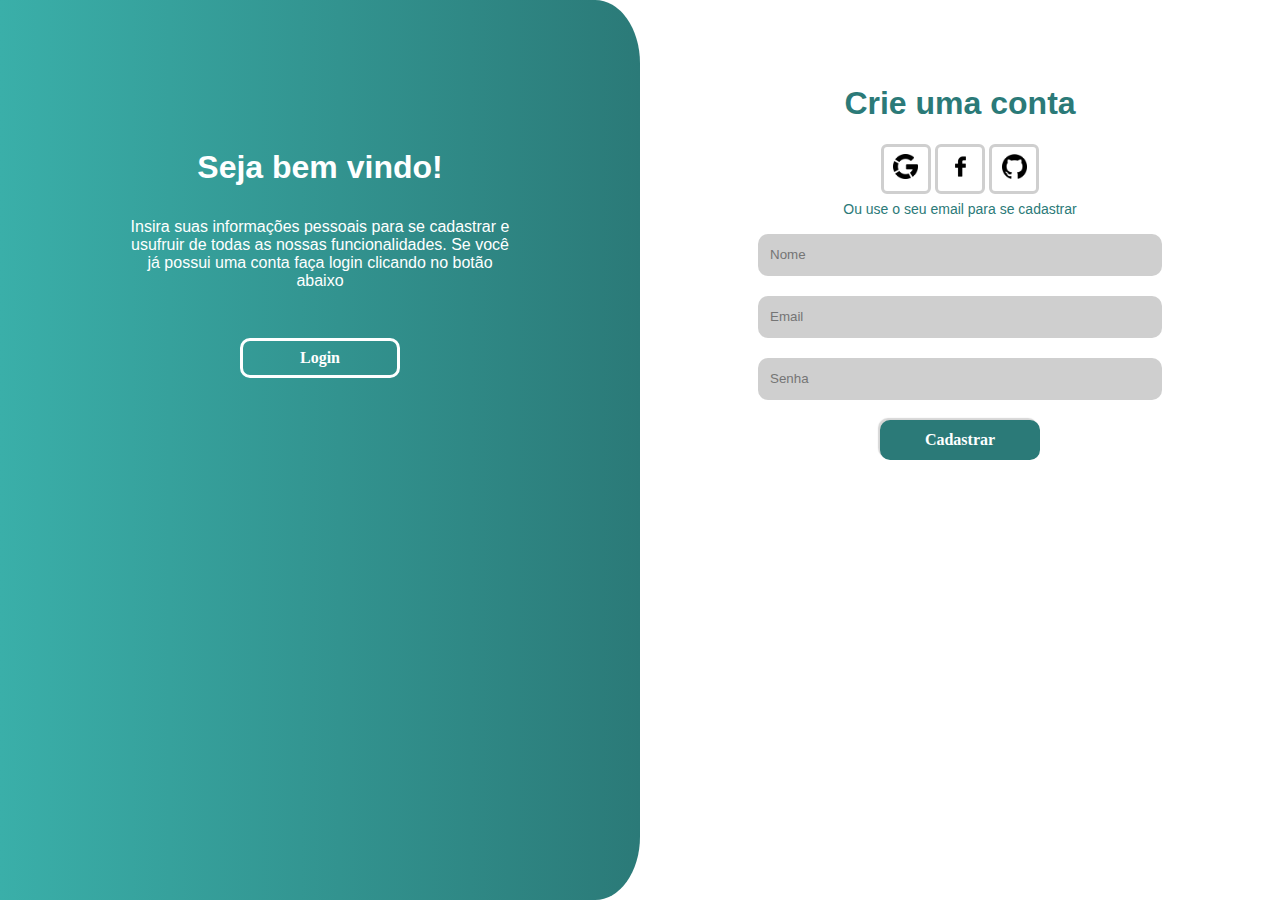
==== PP - 01 - Sign Form/index.html @ d872ba90 "Criação do primeiro projeto pessoal: Formulário de cadastro" ====
<!DOCTYPE html>
<html lang="pt-br">
<head>
    <meta charset="UTF-8">
    <meta name="viewport" content="width=device-width, initial-scale=1.0">
    <link rel="stylesheet" href="styles/style.css">
    <title>Teste</title>
</head>
<body>
    <main>
        <div class="sigin-side">
            <h1>Seja bem vindo! </h1>
            <p>Insira suas informações pessoais para se cadastrar e usufruir de todas as nossas funcionalidades. Se você já possui uma conta faça login clicando no botão abaixo</p>
            <button>Login</button>
        </div>
        <div class="sigin-side-form">
            <h1>Crie uma conta</h1>

            <div class="registration-icons">
                <div id="google"><img src="icons/google.png" alt=""></div>
                <div id="facebook"><img src="icons/facebook.png" alt=""></div>
                <div id="github"><img src="icons/github.png" alt=""></div>
            </div>

            <p>Ou use o seu email para se cadastrar</p>


            <form action=""">
                <input type="text" id="name" placeholder="Nome"><br>

                <input type="email" id="email" placeholder="Email"><br>

                <input type="password" id="password" placeholder="Senha"><br>

                <button>Cadastrar</button>
            </form>

        </div>
    </main>
</body>
</html>
---- PP - 01 - Sign Form/styles/style.css ----
body, html, main {
    margin: 0;
    padding: 0;
    font-family: 'Poppins',  sans-serif;
    height: 100%;
}

.sigin-side {
    text-align: center;
    width: 50%;
    padding: 10%;
    height: 100%;
    box-sizing: border-box;
    background: linear-gradient(to right,#3AAFA9, #2b7a78);
    border-radius: 0 7% 7% 0;
    color: #feffff;
    float: left;
}

.sigin-side p {
    margin-top: 2em;
    margin-bottom: 0;
}

.sigin-side button {
    width: 160px;
    height: 40px;
    border-radius: 10px;
    margin-top: 3em;
    background-color: transparent;
    box-shadow: none;
    border: #feffff 3px solid;
    color: #feffff;
    font-size: 1em;
    font-weight: bold;
    font-family: 'poppins';
}

.sigin-side-form {
    float: right;
    width: 50%;
    box-sizing: border-box;
    padding: 5% 5%;
    text-align: center;
    color: #2b7a78;
}

input{
    width: 400px;
    height: 40px;
    margin: 10px;
    text-indent: 10px;
    border-radius: 10px;
    background-color: #cfcfcf;
    border: none;
}

.sigin-side-form button {
    margin-top: 10px;
    width: 160px;
    height: 40px;
    border-radius: 10px;
    background-color: transparent;
    box-shadow: none;
    border: #2b7a78 3px solid;
    background-color: #2b7a78;
    color: #feffff;
    font-size: 1em;
    font-weight: bold;
    font-family: 'poppins';
    box-shadow: -2px -2px 1px rgba(207, 207, 207, 0.85);
}

.registration-icons div {
    display: inline-block;
    width: 50px;
    height: 50px;
    box-sizing: border-box;
    border: #cfcfcf 3px solid;
    border-radius: 6px;
}

.sigin-side-form p {
    margin: 7px  2px;
    font-size: 14px;
}

.registration-icons img{
    width: 25px;
    height: 25px;
    margin-top: 7.25px;
}
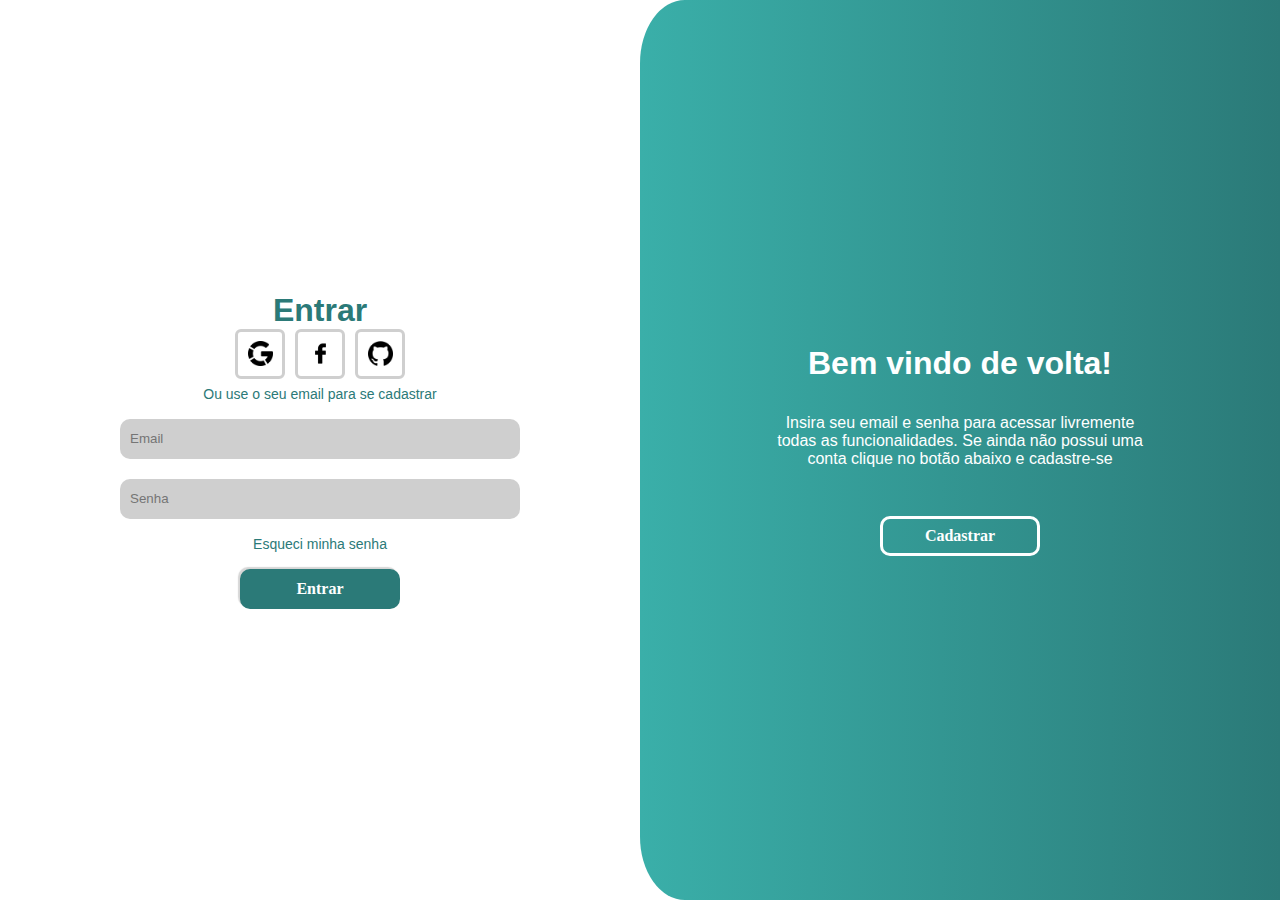
==== commit 5e6e29cd: "Finalização do estilo da página" ====
--- a/PP - 01 - Sign Form/index.html
+++ b/PP - 01 - Sign Form/index.html
@@ -1,41 +1,103 @@
 <!DOCTYPE html>
 <html lang="pt-br">
+
 <head>
     <meta charset="UTF-8">
     <meta name="viewport" content="width=device-width, initial-scale=1.0">
     <link rel="stylesheet" href="styles/style.css">
+    <script>
+    </script>
     <title>Teste</title>
 </head>
+
 <body>
     <main>
-        <div class="sigin-side">
-            <h1>Seja bem vindo! </h1>
-            <p>Insira suas informações pessoais para se cadastrar e usufruir de todas as nossas funcionalidades. Se você já possui uma conta faça login clicando no botão abaixo</p>
-            <button>Login</button>
-        </div>
-        <div class="sigin-side-form">
-            <h1>Crie uma conta</h1>
+        <div id="registration">
 
-            <div class="registration-icons">
-                <div id="google"><img src="icons/google.png" alt=""></div>
-                <div id="facebook"><img src="icons/facebook.png" alt=""></div>
-                <div id="github"><img src="icons/github.png" alt=""></div>
+            <div class="registration-text-box">
+                <div class="registration-text">
+                    <div class="content">
+                        <h1>Seja bem vindo! </h1>
+                        <p>Insira suas informações pessoais para se cadastrar e usufruir de todas as nossas
+                            funcionalidades.
+                            Se você já possui uma conta faça login clicando no botão abaixo</p>
+                        <button onclick="alternate_to_registration()">Login</button>
+                    </div>
+                </div>
             </div>
 
-            <p>Ou use o seu email para se cadastrar</p>
+            <div class="registration-form-box">
+                <div class="registration-form">
+                    <h1>Crie uma conta</h1>
 
+                    <div class="acess-icons">
+                        <div id="google"><img src="icons/google.png" alt=""></div>
+                        <div id="facebook"><img src="icons/facebook.png" alt=""></div>
+                        <div id="github"><img src="icons/github.png" alt=""></div>
+                    </div>
 
-            <form action=""">
-                <input type="text" id="name" placeholder="Nome"><br>
+                    <p>Ou use o seu email para se cadastrar</p>
 
-                <input type="email" id="email" placeholder="Email"><br>
-
-                <input type="password" id="password" placeholder="Senha"><br>
-
-                <button>Cadastrar</button>
-            </form>
+                    <form action="">
+                        <input type="text" id="name" placeholder="Nome"><br>
+                        <input type="email" id="email" placeholder="Email"><br>
+                        <input type="password" id="password" placeholder="Senha"><br>
+                        <button>Cadastrar</button>
+                    </form>
+                </div>
+            </div>
 
         </div>
+
+        <div id="login">
+
+            <div class="login-text-box">
+                <div class="login-text">
+
+                    <h1>Bem vindo de volta! </h1>
+                    <p>Insira seu email e senha para acessar livremente todas as funcionalidades. Se ainda não
+                        possui uma conta clique no botão abaixo e cadastre-se</p>
+                    <button id="login_button">Cadastrar</button>
+
+                </div>
+            </div>
+
+            <div class="login-form-box">
+                <div class="login-form">
+                    <h1>Entrar</h1>
+
+                    <div class="acess-icons">
+
+                        <div id="google">
+                            <img src="icons/google.png" alt="">
+                        </div>
+
+                        <div id="facebook">
+                            <img src="icons/facebook.png" alt="">
+                        </div>
+
+                        <div id="github">
+                            <img src="icons/github.png" alt="">
+                        </div>
+                    </div>
+
+                    <p>Ou use o seu email para se cadastrar</p>
+
+                    <form action="">
+                        <input type="email" id="email" placeholder="Email"><br>
+                        <input type="password" id="password" placeholder="Senha"><br>
+                        <a href="index.html">
+                            <p>Esqueci minha senha</p>
+                        </a>
+                        <button>Entrar</button>
+                    </form>
+                </div>
+
+            </div>
+
+        </div>
+
     </main>
 </body>
+
 </html>--- a/PP - 01 - Sign Form/styles/style.css
+++ b/PP - 01 - Sign Form/styles/style.css
@@ -1,14 +1,21 @@
-body, html, main {
+* {
     margin: 0;
     padding: 0;
-    font-family: 'Poppins',  sans-serif;
+    font-family: 'Poppins', sans-serif;
+}
+
+body, html, main, #registration, #login {
     height: 100%;
 }
 
-.sigin-side {
+/* Resgistration */
+
+.registration-text-box {
+    display: flex;
+    align-items: center;
+    justify-content: center;
     text-align: center;
     width: 50%;
-    padding: 10%;
     height: 100%;
     box-sizing: border-box;
     background: linear-gradient(to right,#3AAFA9, #2b7a78);
@@ -17,12 +24,72 @@
     float: left;
 }
 
-.sigin-side p {
+.registration-text {
+    width: 60%;
+}
+
+.registration-form-box {
+    height: 100%;
+    display: flex;
+    justify-content: center;
+    align-items: center;
+    float: right;
+    width: 50%;
+    box-sizing: border-box;
+    text-align: center;
+    color: #2b7a78;
+}
+
+/* Login */
+
+.login-text-box {
+    display: flex;
+    justify-content: center;
+    align-items: center;
+    text-align: center;
+    width: 50%;
+    padding: 1%;
+    height: 100%;
+    box-sizing: border-box;
+    background: linear-gradient(to right, #3AAFA9, #2b7a78);
+    border-radius: 7% 0 0 7%;
+    color: #feffff;
+    float: right;
+}
+
+.login-form-box {
+    height: 100%;
+    display: flex;
+    justify-content: center;
+    align-items: center;
+    float: left;
+    width: 50%;
+    box-sizing: border-box;
+    text-align: center;
+    color: #2b7a78;
+}
+
+.login-text {
+    width: 60%;
+}
+
+.login-form a {
+    text-decoration: none;
+    color: #2b7a78;
+}
+
+.login-form a:hover {
+    text-decoration: underline;
+}
+
+/* Both */
+
+.registration-text p, .login-text p {
     margin-top: 2em;
     margin-bottom: 0;
 }
 
-.sigin-side button {
+.registration-text button, .login-text button {
     width: 160px;
     height: 40px;
     border-radius: 10px;
@@ -36,15 +103,6 @@
     font-family: 'poppins';
 }
 
-.sigin-side-form {
-    float: right;
-    width: 50%;
-    box-sizing: border-box;
-    padding: 5% 5%;
-    text-align: center;
-    color: #2b7a78;
-}
-
 input{
     width: 400px;
     height: 40px;
@@ -55,7 +113,7 @@
     border: none;
 }
 
-.sigin-side-form button {
+.registration-form button, .login-form button {
     margin-top: 10px;
     width: 160px;
     height: 40px;
@@ -71,8 +129,23 @@
     box-shadow: -2px -2px 1px rgba(207, 207, 207, 0.85);
 }
 
-.registration-icons div {
-    display: inline-block;
+.registration-form p, .login-form p {
+    margin: 7px  2px;
+    font-size: 14px;
+}
+
+/* Ícones de registro */
+
+.acess-icons {
+    display: flex;
+    justify-content: center;
+}
+
+.acess-icons>div {
+    display: flex;
+    justify-content: center;
+    align-items: center;
+    margin: 0 5px;
     width: 50px;
     height: 50px;
     box-sizing: border-box;
@@ -80,13 +153,11 @@
     border-radius: 6px;
 }
 
-.sigin-side-form p {
-    margin: 7px  2px;
-    font-size: 14px;
+.acess-icons img{
+    width: 25px;
+    height: 25px;
 }
 
-.registration-icons img{
-    width: 25px;
-    height: 25px;
-    margin-top: 7.25px;
-}+#registration {
+    display: none;
+}
